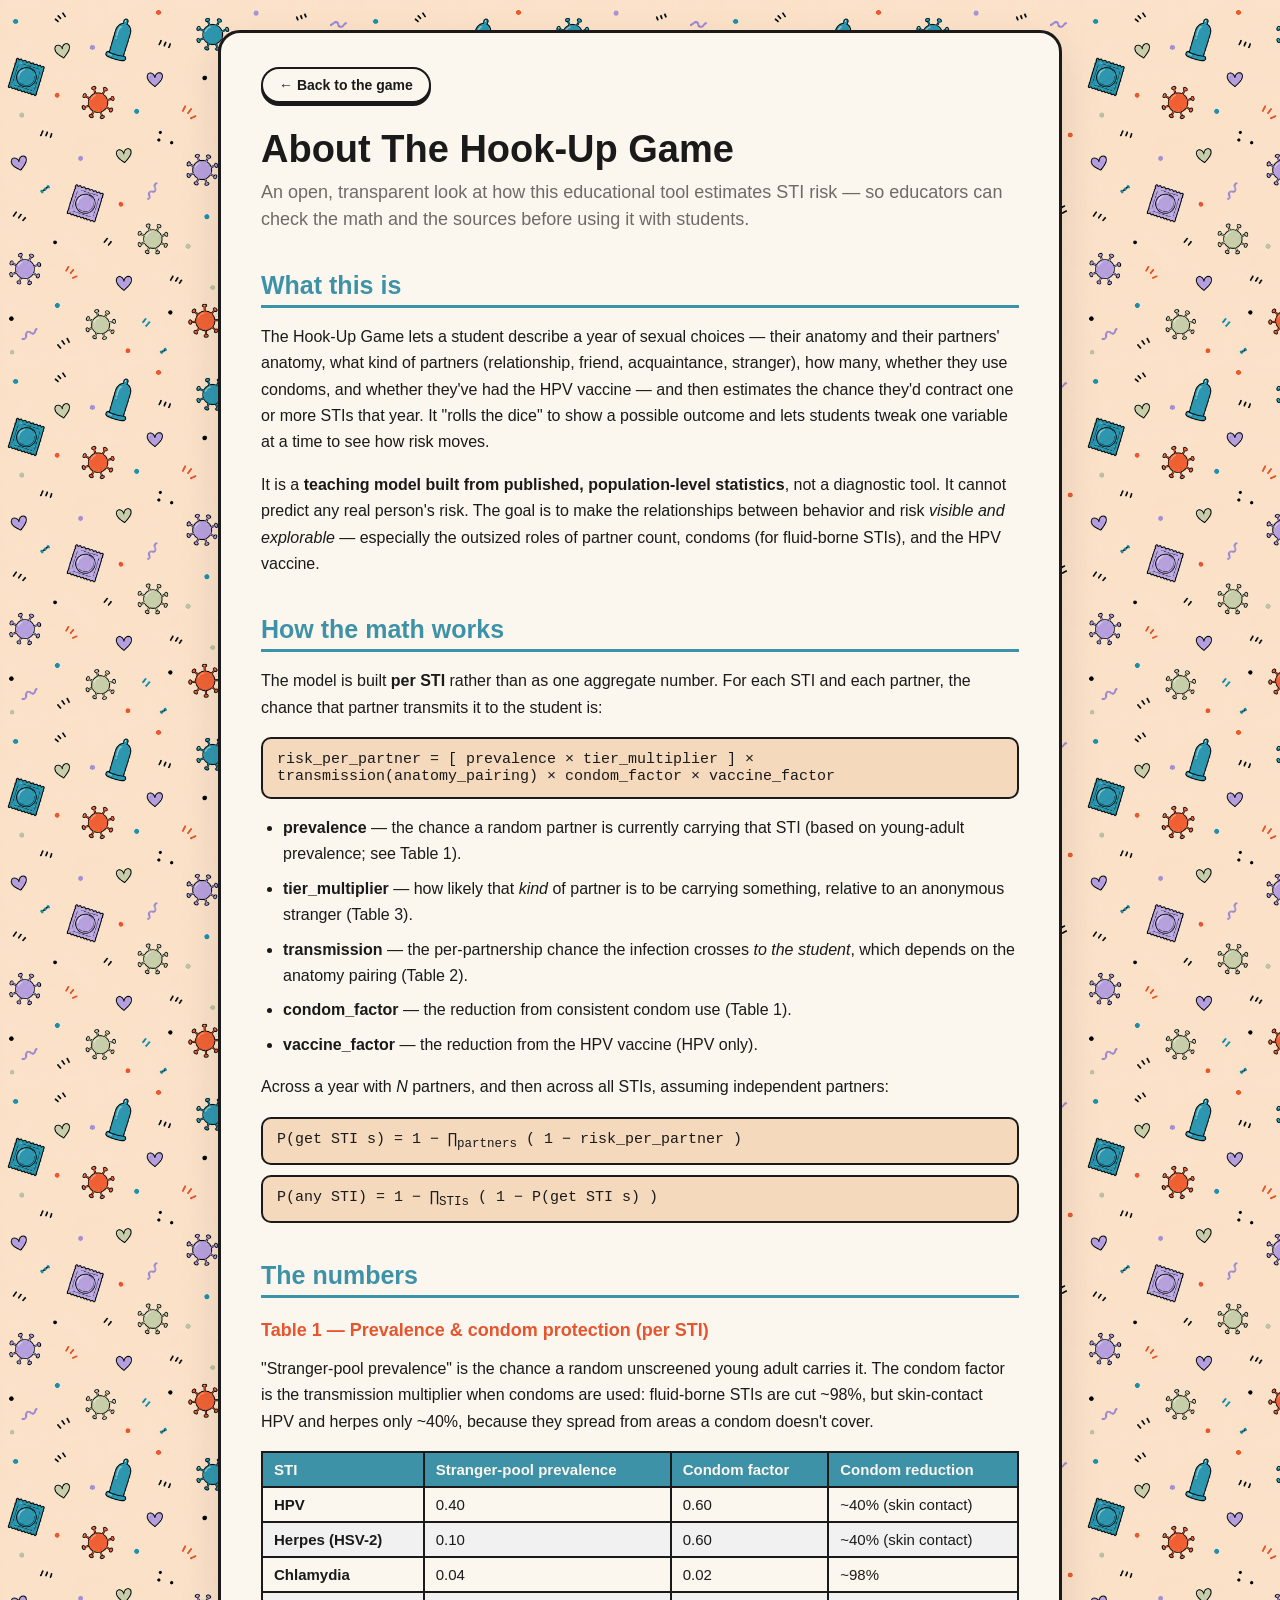
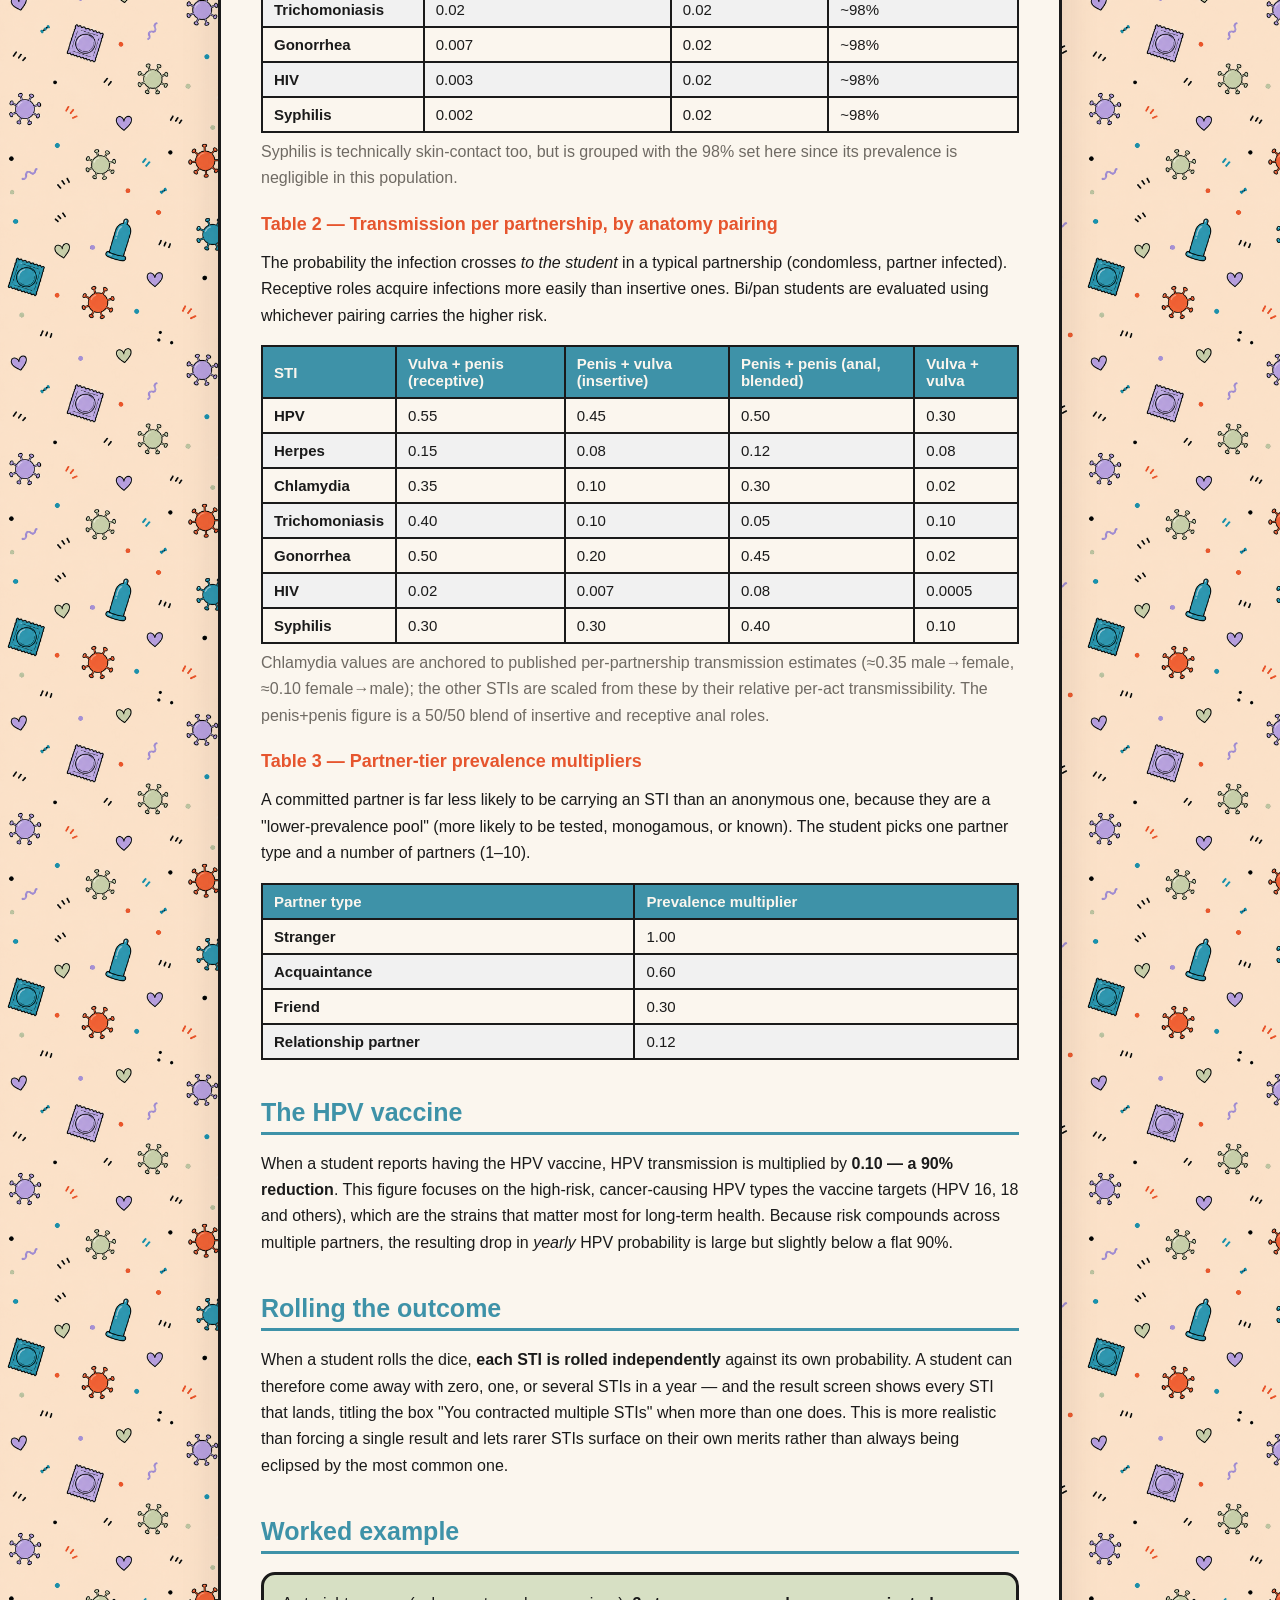
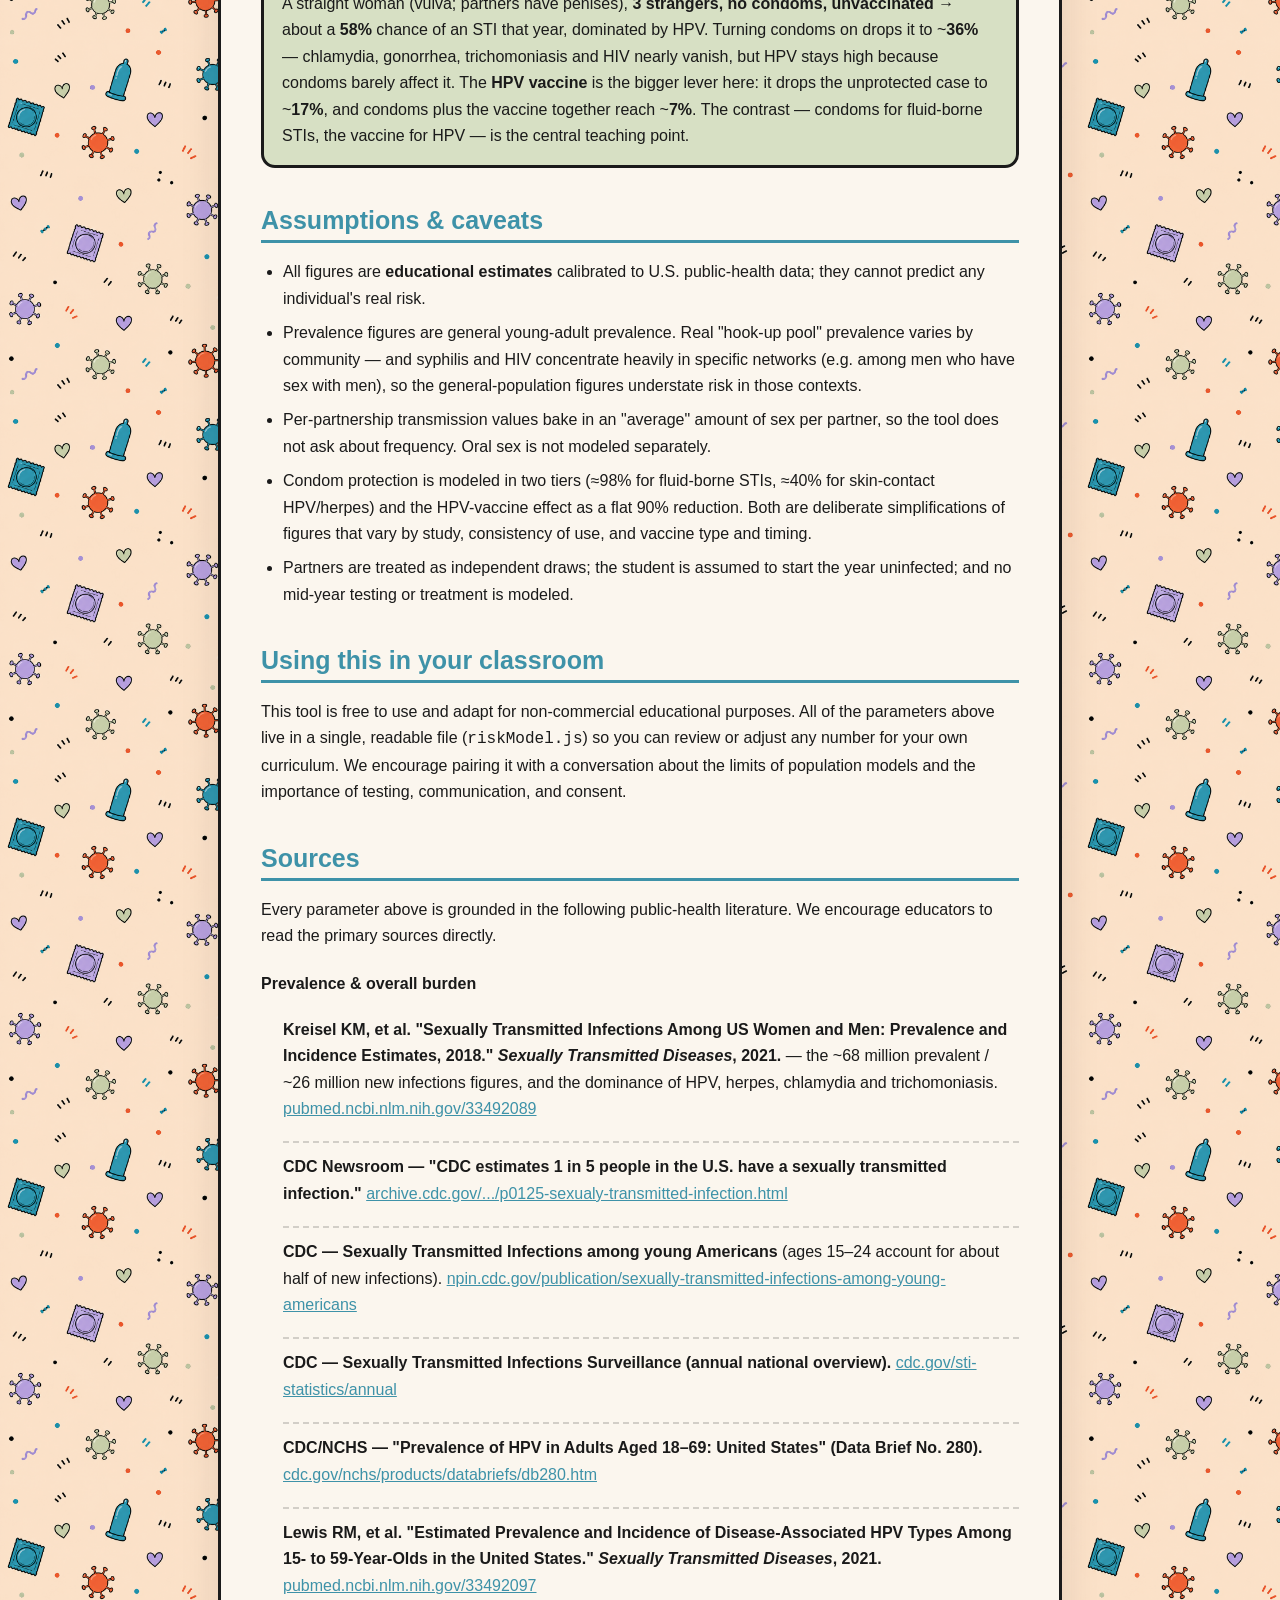
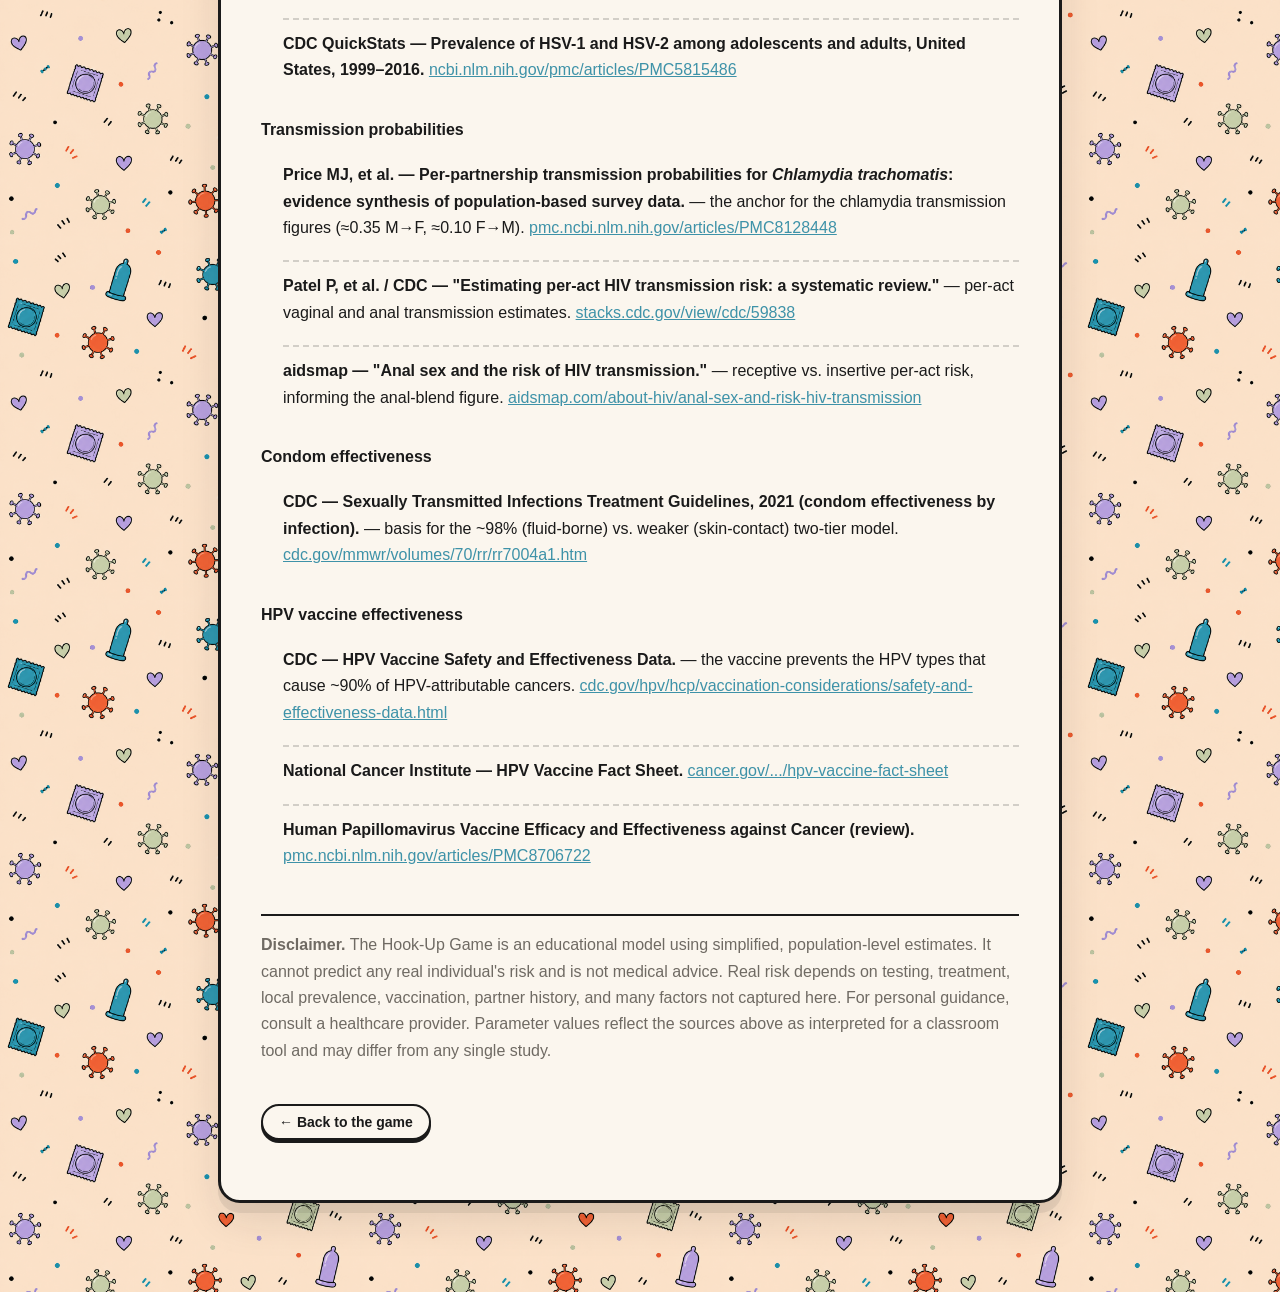
==== about.html @ 83f3eb92 "Add The Hook-Up Game: interactive STI-risk classroom tool A static web app for sexual-health educati" ====
<!DOCTYPE html>
<html lang="en">
<head>
  <meta charset="UTF-8" />
  <meta name="viewport" content="width=device-width, initial-scale=1.0" />
  <title>About & Sources — The Hook-Up Game</title>
  <link rel="icon" href="img/logo.png" />
  <link rel="stylesheet" href="styles.css" />
  <link rel="stylesheet" href="about.css" />
</head>
<body>
  <main class="about">
    <article class="about-card">

      <a class="topbar-btn back" href="index.html">← Back to the game</a>

      <h1>About The Hook-Up Game</h1>
      <p class="lead">An open, transparent look at how this educational tool estimates STI risk — so educators can check the math and the sources before using it with students.</p>

      <h2>What this is</h2>
      <p>The Hook-Up Game lets a student describe a year of sexual choices — their anatomy and their partners' anatomy, what kind of partners (relationship, friend, acquaintance, stranger), how many, whether they use condoms, and whether they've had the HPV vaccine — and then estimates the chance they'd contract one or more STIs that year. It "rolls the dice" to show a possible outcome and lets students tweak one variable at a time to see how risk moves.</p>
      <p>It is a <strong>teaching model built from published, population-level statistics</strong>, not a diagnostic tool. It cannot predict any real person's risk. The goal is to make the relationships between behavior and risk <em>visible and explorable</em> — especially the outsized roles of partner count, condoms (for fluid-borne STIs), and the HPV vaccine.</p>

      <h2>How the math works</h2>
      <p>The model is built <strong>per STI</strong> rather than as one aggregate number. For each STI and each partner, the chance that partner transmits it to the student is:</p>
      <div class="eq">risk_per_partner = [ prevalence &times; tier_multiplier ] &times; transmission(anatomy_pairing) &times; condom_factor &times; vaccine_factor</div>
      <ul>
        <li><strong>prevalence</strong> — the chance a random partner is currently carrying that STI (based on young-adult prevalence; see Table 1).</li>
        <li><strong>tier_multiplier</strong> — how likely that <em>kind</em> of partner is to be carrying something, relative to an anonymous stranger (Table 3).</li>
        <li><strong>transmission</strong> — the per-partnership chance the infection crosses <em>to the student</em>, which depends on the anatomy pairing (Table 2).</li>
        <li><strong>condom_factor</strong> — the reduction from consistent condom use (Table 1).</li>
        <li><strong>vaccine_factor</strong> — the reduction from the HPV vaccine (HPV only).</li>
      </ul>
      <p>Across a year with <em>N</em> partners, and then across all STIs, assuming independent partners:</p>
      <div class="eq">P(get STI s) = 1 &minus; &prod;<sub>partners</sub> ( 1 &minus; risk_per_partner )</div>
      <div class="eq">P(any STI)  = 1 &minus; &prod;<sub>STIs</sub> ( 1 &minus; P(get STI s) )</div>

      <h2>The numbers</h2>

      <h3>Table 1 — Prevalence &amp; condom protection (per STI)</h3>
      <p>"Stranger-pool prevalence" is the chance a random unscreened young adult carries it. The condom factor is the transmission multiplier when condoms are used: fluid-borne STIs are cut ~98%, but skin-contact HPV and herpes only ~40%, because they spread from areas a condom doesn't cover.</p>
      <div class="table-scroll">
        <table class="data">
          <thead><tr><th>STI</th><th>Stranger-pool prevalence</th><th>Condom factor</th><th>Condom reduction</th></tr></thead>
          <tbody>
            <tr><td>HPV</td><td>0.40</td><td>0.60</td><td>~40% (skin contact)</td></tr>
            <tr><td>Herpes (HSV-2)</td><td>0.10</td><td>0.60</td><td>~40% (skin contact)</td></tr>
            <tr><td>Chlamydia</td><td>0.04</td><td>0.02</td><td>~98%</td></tr>
            <tr><td>Trichomoniasis</td><td>0.02</td><td>0.02</td><td>~98%</td></tr>
            <tr><td>Gonorrhea</td><td>0.007</td><td>0.02</td><td>~98%</td></tr>
            <tr><td>HIV</td><td>0.003</td><td>0.02</td><td>~98%</td></tr>
            <tr><td>Syphilis</td><td>0.002</td><td>0.02</td><td>~98%</td></tr>
          </tbody>
        </table>
      </div>
      <p class="caption">Syphilis is technically skin-contact too, but is grouped with the 98% set here since its prevalence is negligible in this population.</p>

      <h3>Table 2 — Transmission per partnership, by anatomy pairing</h3>
      <p>The probability the infection crosses <em>to the student</em> in a typical partnership (condomless, partner infected). Receptive roles acquire infections more easily than insertive ones. Bi/pan students are evaluated using whichever pairing carries the higher risk.</p>
      <div class="table-scroll">
        <table class="data">
          <thead><tr><th>STI</th><th>Vulva + penis (receptive)</th><th>Penis + vulva (insertive)</th><th>Penis + penis (anal, blended)</th><th>Vulva + vulva</th></tr></thead>
          <tbody>
            <tr><td>HPV</td><td>0.55</td><td>0.45</td><td>0.50</td><td>0.30</td></tr>
            <tr><td>Herpes</td><td>0.15</td><td>0.08</td><td>0.12</td><td>0.08</td></tr>
            <tr><td>Chlamydia</td><td>0.35</td><td>0.10</td><td>0.30</td><td>0.02</td></tr>
            <tr><td>Trichomoniasis</td><td>0.40</td><td>0.10</td><td>0.05</td><td>0.10</td></tr>
            <tr><td>Gonorrhea</td><td>0.50</td><td>0.20</td><td>0.45</td><td>0.02</td></tr>
            <tr><td>HIV</td><td>0.02</td><td>0.007</td><td>0.08</td><td>0.0005</td></tr>
            <tr><td>Syphilis</td><td>0.30</td><td>0.30</td><td>0.40</td><td>0.10</td></tr>
          </tbody>
        </table>
      </div>
      <p class="caption">Chlamydia values are anchored to published per-partnership transmission estimates (≈0.35 male→female, ≈0.10 female→male); the other STIs are scaled from these by their relative per-act transmissibility. The penis+penis figure is a 50/50 blend of insertive and receptive anal roles.</p>

      <h3>Table 3 — Partner-tier prevalence multipliers</h3>
      <p>A committed partner is far less likely to be carrying an STI than an anonymous one, because they are a "lower-prevalence pool" (more likely to be tested, monogamous, or known). The student picks one partner type and a number of partners (1–10).</p>
      <div class="table-scroll">
        <table class="data">
          <thead><tr><th>Partner type</th><th>Prevalence multiplier</th></tr></thead>
          <tbody>
            <tr><td>Stranger</td><td>1.00</td></tr>
            <tr><td>Acquaintance</td><td>0.60</td></tr>
            <tr><td>Friend</td><td>0.30</td></tr>
            <tr><td>Relationship partner</td><td>0.12</td></tr>
          </tbody>
        </table>
      </div>

      <h2>The HPV vaccine</h2>
      <p>When a student reports having the HPV vaccine, HPV transmission is multiplied by <strong>0.10 — a 90% reduction</strong>. This figure focuses on the high-risk, cancer-causing HPV types the vaccine targets (HPV 16, 18 and others), which are the strains that matter most for long-term health. Because risk compounds across multiple partners, the resulting drop in <em>yearly</em> HPV probability is large but slightly below a flat 90%.</p>

      <h2>Rolling the outcome</h2>
      <p>When a student rolls the dice, <strong>each STI is rolled independently</strong> against its own probability. A student can therefore come away with zero, one, or several STIs in a year — and the result screen shows every STI that lands, titling the box "You contracted multiple STIs" when more than one does. This is more realistic than forcing a single result and lets rarer STIs surface on their own merits rather than always being eclipsed by the most common one.</p>

      <h2>Worked example</h2>
      <div class="note-box">
        <p>A straight woman (vulva; partners have penises), <strong>3 strangers, no condoms, unvaccinated</strong> → about a <strong>58%</strong> chance of an STI that year, dominated by HPV. Turning condoms on drops it to ~<strong>36%</strong> — chlamydia, gonorrhea, trichomoniasis and HIV nearly vanish, but HPV stays high because condoms barely affect it. The <strong>HPV vaccine</strong> is the bigger lever here: it drops the unprotected case to ~<strong>17%</strong>, and condoms plus the vaccine together reach ~<strong>7%</strong>. The contrast — condoms for fluid-borne STIs, the vaccine for HPV — is the central teaching point.</p>
      </div>

      <h2>Assumptions &amp; caveats</h2>
      <ul>
        <li>All figures are <strong>educational estimates</strong> calibrated to U.S. public-health data; they cannot predict any individual's real risk.</li>
        <li>Prevalence figures are general young-adult prevalence. Real "hook-up pool" prevalence varies by community — and syphilis and HIV concentrate heavily in specific networks (e.g. among men who have sex with men), so the general-population figures understate risk in those contexts.</li>
        <li>Per-partnership transmission values bake in an "average" amount of sex per partner, so the tool does not ask about frequency. Oral sex is not modeled separately.</li>
        <li>Condom protection is modeled in two tiers (≈98% for fluid-borne STIs, ≈40% for skin-contact HPV/herpes) and the HPV-vaccine effect as a flat 90% reduction. Both are deliberate simplifications of figures that vary by study, consistency of use, and vaccine type and timing.</li>
        <li>Partners are treated as independent draws; the student is assumed to start the year uninfected; and no mid-year testing or treatment is modeled.</li>
      </ul>

      <h2>Using this in your classroom</h2>
      <p>This tool is free to use and adapt for non-commercial educational purposes. All of the parameters above live in a single, readable file (<code>riskModel.js</code>) so you can review or adjust any number for your own curriculum. We encourage pairing it with a conversation about the limits of population models and the importance of testing, communication, and consent.</p>

      <h2>Sources</h2>
      <p>Every parameter above is grounded in the following public-health literature. We encourage educators to read the primary sources directly.</p>

      <p class="src-group">Prevalence &amp; overall burden</p>
      <ul class="sources">
        <li><span class="src-title">Kreisel KM, et al. "Sexually Transmitted Infections Among US Women and Men: Prevalence and Incidence Estimates, 2018." <em>Sexually Transmitted Diseases</em>, 2021.</span> — the ~68 million prevalent / ~26 million new infections figures, and the dominance of HPV, herpes, chlamydia and trichomoniasis. <a href="https://pubmed.ncbi.nlm.nih.gov/33492089/" target="_blank" rel="noopener">pubmed.ncbi.nlm.nih.gov/33492089</a></li>
        <li><span class="src-title">CDC Newsroom — "CDC estimates 1 in 5 people in the U.S. have a sexually transmitted infection."</span> <a href="https://archive.cdc.gov/www_cdc_gov/media/releases/2021/p0125-sexualy-transmitted-infection.html" target="_blank" rel="noopener">archive.cdc.gov/.../p0125-sexualy-transmitted-infection.html</a></li>
        <li><span class="src-title">CDC — Sexually Transmitted Infections among young Americans</span> (ages 15–24 account for about half of new infections). <a href="https://npin.cdc.gov/publication/sexually-transmitted-infections-among-young-americans" target="_blank" rel="noopener">npin.cdc.gov/publication/sexually-transmitted-infections-among-young-americans</a></li>
        <li><span class="src-title">CDC — Sexually Transmitted Infections Surveillance (annual national overview).</span> <a href="https://www.cdc.gov/sti-statistics/annual/index.html" target="_blank" rel="noopener">cdc.gov/sti-statistics/annual</a></li>
        <li><span class="src-title">CDC/NCHS — "Prevalence of HPV in Adults Aged 18–69: United States" (Data Brief No. 280).</span> <a href="https://www.cdc.gov/nchs/products/databriefs/db280.htm" target="_blank" rel="noopener">cdc.gov/nchs/products/databriefs/db280.htm</a></li>
        <li><span class="src-title">Lewis RM, et al. "Estimated Prevalence and Incidence of Disease-Associated HPV Types Among 15- to 59-Year-Olds in the United States." <em>Sexually Transmitted Diseases</em>, 2021.</span> <a href="https://pubmed.ncbi.nlm.nih.gov/33492097/" target="_blank" rel="noopener">pubmed.ncbi.nlm.nih.gov/33492097</a></li>
        <li><span class="src-title">CDC QuickStats — Prevalence of HSV-1 and HSV-2 among adolescents and adults, United States, 1999–2016.</span> <a href="https://www.ncbi.nlm.nih.gov/pmc/articles/PMC5815486/" target="_blank" rel="noopener">ncbi.nlm.nih.gov/pmc/articles/PMC5815486</a></li>
      </ul>

      <p class="src-group">Transmission probabilities</p>
      <ul class="sources">
        <li><span class="src-title">Price MJ, et al. — Per-partnership transmission probabilities for <em>Chlamydia trachomatis</em>: evidence synthesis of population-based survey data.</span> — the anchor for the chlamydia transmission figures (≈0.35 M→F, ≈0.10 F→M). <a href="https://pmc.ncbi.nlm.nih.gov/articles/PMC8128448/" target="_blank" rel="noopener">pmc.ncbi.nlm.nih.gov/articles/PMC8128448</a></li>
        <li><span class="src-title">Patel P, et al. / CDC — "Estimating per-act HIV transmission risk: a systematic review."</span> — per-act vaginal and anal transmission estimates. <a href="https://stacks.cdc.gov/view/cdc/59838/cdc_59838_DS1.pdf" target="_blank" rel="noopener">stacks.cdc.gov/view/cdc/59838</a></li>
        <li><span class="src-title">aidsmap — "Anal sex and the risk of HIV transmission."</span> — receptive vs. insertive per-act risk, informing the anal-blend figure. <a href="https://www.aidsmap.com/about-hiv/anal-sex-and-risk-hiv-transmission" target="_blank" rel="noopener">aidsmap.com/about-hiv/anal-sex-and-risk-hiv-transmission</a></li>
      </ul>

      <p class="src-group">Condom effectiveness</p>
      <ul class="sources">
        <li><span class="src-title">CDC — Sexually Transmitted Infections Treatment Guidelines, 2021 (condom effectiveness by infection).</span> — basis for the ~98% (fluid-borne) vs. weaker (skin-contact) two-tier model. <a href="https://www.cdc.gov/mmwr/volumes/70/rr/rr7004a1.htm" target="_blank" rel="noopener">cdc.gov/mmwr/volumes/70/rr/rr7004a1.htm</a></li>
      </ul>

      <p class="src-group">HPV vaccine effectiveness</p>
      <ul class="sources">
        <li><span class="src-title">CDC — HPV Vaccine Safety and Effectiveness Data.</span> — the vaccine prevents the HPV types that cause ~90% of HPV-attributable cancers. <a href="https://www.cdc.gov/hpv/hcp/vaccination-considerations/safety-and-effectiveness-data.html" target="_blank" rel="noopener">cdc.gov/hpv/hcp/vaccination-considerations/safety-and-effectiveness-data.html</a></li>
        <li><span class="src-title">National Cancer Institute — HPV Vaccine Fact Sheet.</span> <a href="https://www.cancer.gov/about-cancer/causes-prevention/risk/infectious-agents/hpv-vaccine-fact-sheet" target="_blank" rel="noopener">cancer.gov/.../hpv-vaccine-fact-sheet</a></li>
        <li><span class="src-title">Human Papillomavirus Vaccine Efficacy and Effectiveness against Cancer (review).</span> <a href="https://pmc.ncbi.nlm.nih.gov/articles/PMC8706722/" target="_blank" rel="noopener">pmc.ncbi.nlm.nih.gov/articles/PMC8706722</a></li>
      </ul>

      <p class="about-disclaimer">
        <strong>Disclaimer.</strong> The Hook-Up Game is an educational model using simplified, population-level estimates. It cannot predict any real individual's risk and is not medical advice. Real risk depends on testing, treatment, local prevalence, vaccination, partner history, and many factors not captured here. For personal guidance, consult a healthcare provider. Parameter values reflect the sources above as interpreted for a classroom tool and may differ from any single study.
      </p>

      <a class="topbar-btn back" href="index.html" style="margin-top:24px;">← Back to the game</a>

    </article>
  </main>
</body>
</html>
---- styles.css ----
/* ============================================================
   The Hook-Up Game — styles
   Palette: peach canvas, teal-blue + coral workhorses,
   lavender + sage accents, near-black ink.
   ============================================================ */

:root {
  --peach:  #F4D9BD;
  --blue:   #3E92A8;
  --coral:  #E6552E;
  --lav:    #C8B7E8;
  --sage:   #D7E0C4;
  --cream:  #FBF6EE;
  --ink:    #1A1A1A;
  --grey:   #6f6a63;

  --radius: 22px;
  --radius-sm: 14px;
  --shadow: 0 10px 0 rgba(26,26,26,.08), 0 18px 40px rgba(26,26,26,.10);
  --line: 3px solid var(--ink);
  --maxw: 720px;
}

* { box-sizing: border-box; }
[hidden] { display: none !important; }

html, body {
  margin: 0;
  padding: 0;
  font-family: "Arial", "Helvetica Neue", Helvetica, sans-serif;
  color: var(--ink);
  background-color: var(--peach);
  background-image: url("img/bg-pattern.png");
  background-size: 360px;
  background-repeat: repeat;
  -webkit-font-smoothing: antialiased;
}

.app {
  min-height: 100vh;
  display: flex;
  align-items: flex-start;
  justify-content: center;
  padding: 32px 18px 80px;
}

/* ---------- Screens (wizard) ---------- */
.screen { display: none; width: 100%; max-width: var(--maxw); animation: rise .4s ease; }
.screen--active { display: block; }
@keyframes rise { from { opacity: 0; transform: translateY(14px); } to { opacity: 1; transform: none; } }

/* ---------- Card ---------- */
.card {
  background: var(--cream);
  border: var(--line);
  border-radius: var(--radius);
  box-shadow: var(--shadow);
  padding: 30px 30px 26px;
}
.card.center { text-align: center; }

.step-tag {
  display: inline-block;
  font-size: 13px;
  font-weight: 700;
  letter-spacing: .04em;
  text-transform: uppercase;
  color: var(--cream);
  background: var(--blue);
  border: 2px solid var(--ink);
  border-radius: 999px;
  padding: 4px 12px;
  margin-bottom: 14px;
}

h1, h2, h3 { margin: 0 0 8px; line-height: 1.12; }
h2 { font-size: 28px; }
h3 { font-size: 20px; }
.muted { color: var(--grey); margin: 0 0 20px; font-size: 15.5px; }

/* ---------- Hero ---------- */
.hero-card { text-align: center; }
.hero-logo { width: 92px; height: 92px; object-fit: contain; margin-bottom: 4px; }
.title { font-size: 42px; letter-spacing: -.01em; }
.subtitle { color: var(--grey); font-size: 17px; max-width: 460px; margin: 6px auto 18px; }
.hero-art {
  width: 100%; max-width: 520px; border-radius: var(--radius-sm);
  border: var(--line); margin: 0 auto 22px; display: block;
}
.fineprint { font-size: 12.5px; color: var(--grey); margin-top: 16px; line-height: 1.5; }

/* ---------- Buttons ---------- */
.btn {
  font: inherit; font-weight: 700; font-size: 16px;
  border: var(--line); border-radius: 999px;
  padding: 13px 26px; cursor: pointer;
  transition: transform .08s ease, box-shadow .08s ease, background .15s;
  box-shadow: 0 4px 0 var(--ink);
}
.btn:active { transform: translateY(4px); box-shadow: 0 0 0 var(--ink); }
.btn--primary { background: var(--coral); color: var(--cream); }
.btn--ghost { background: var(--cream); color: var(--ink); box-shadow: 0 4px 0 rgba(26,26,26,.25); }
.btn:disabled { opacity: .4; cursor: not-allowed; box-shadow: 0 4px 0 rgba(26,26,26,.2); }
.btn:disabled:active { transform: none; }

.nav-row { display: flex; justify-content: space-between; gap: 12px; margin-top: 26px; }
.nav-row--center { justify-content: center; }

/* ---------- Top bar (About + Restart, persistent) ---------- */
.topbar { position: fixed; top: 16px; right: 16px; z-index: 50; display: flex; gap: 10px; }
.topbar-btn {
  font: inherit; font-weight: 700; font-size: 14px;
  background: var(--cream); color: var(--ink); text-decoration: none;
  border: 2px solid var(--ink); border-radius: 999px;
  padding: 8px 16px; cursor: pointer; box-shadow: 0 3px 0 var(--ink);
  display: inline-flex; align-items: center; white-space: nowrap;
}
.topbar-btn:active { transform: translateY(3px); box-shadow: none; }

/* ---------- Choice grids (anatomy / condom) ---------- */
.choice-grid { display: grid; gap: 16px; }
.choice-grid--2 { grid-template-columns: 1fr 1fr; }
.choice-grid--3 { grid-template-columns: 1fr 1fr 1fr; }

.choice {
  font: inherit; cursor: pointer;
  background: var(--peach);
  border: var(--line); border-radius: var(--radius-sm);
  padding: 16px 10px; display: flex; flex-direction: column;
  align-items: center; gap: 10px;
  transition: transform .1s, background .15s, box-shadow .1s;
  box-shadow: 0 4px 0 rgba(26,26,26,.18);
}
.choice img, .choice .sprite { width: 96px; height: 96px; object-fit: contain; border-radius: 10px; }
.choice span { font-weight: 700; font-size: 16px; }
.choice:hover { transform: translateY(-2px); }
.choice.selected { background: var(--sage); box-shadow: 0 4px 0 var(--ink); outline: 3px solid var(--ink); }

/* Wide cards for the banner-shaped partner-anatomy icons */
.choice--wide img { width: 100%; height: auto; max-height: 92px; }

/* Vaccine choice: HPV microbe with a status badge */
.microbe-badge { position: relative; width: 96px; height: 96px; }
.badge {
  position: absolute; bottom: -6px; right: -6px;
  width: 30px; height: 30px; border-radius: 50%;
  display: flex; align-items: center; justify-content: center;
  font-weight: 800; font-size: 16px; color: var(--cream);
  border: 2px solid var(--ink);
}
.badge--ok { background: #4f9a4f; }
.badge--no { background: var(--coral); }

/* ---------- Tiers (partners) ---------- */
.banner-art { width: 100%; border-radius: var(--radius-sm); border: var(--line); margin-bottom: 20px; }

/* Tier cards: large, selectable, mutually exclusive */
.tier-grid { gap: 16px; }
.choice--tier { padding: 18px 14px 16px; gap: 8px; }
.choice--tier img { width: 150px; height: 150px; object-fit: contain; border-radius: 12px; }
.choice--tier .tier-name { font-size: 18px; font-weight: 800; }
.choice--tier small { color: var(--grey); font-size: 13px; font-weight: 400; line-height: 1.35; }

/* Count control (appears after a tier is picked) */
.count-control {
  display: flex; flex-direction: column; align-items: center; gap: 12px;
  margin-top: 22px; padding: 18px; border: var(--line); border-radius: var(--radius-sm);
  background: var(--sage); animation: rise .3s ease;
}
.count-control[hidden] { display: none; }
.count-control label { font-weight: 800; font-size: 17px; }

.stepper { display: flex; align-items: center; gap: 10px; }
.stepper button {
  width: 44px; height: 44px; font-size: 24px; font-weight: 700; line-height: 1;
  border: var(--line); border-radius: 12px; background: var(--cream); cursor: pointer;
  box-shadow: 0 3px 0 var(--ink);
}
.stepper button:active { transform: translateY(3px); box-shadow: none; }
.stepper button:disabled { opacity: .3; cursor: not-allowed; box-shadow: 0 3px 0 rgba(26,26,26,.3); }
.stepper .count { min-width: 44px; text-align: center; font-size: 28px; font-weight: 800; }
.stepper--lg button { width: 52px; height: 52px; font-size: 28px; }
.stepper--lg .count { min-width: 56px; font-size: 34px; }

/* ---------- Sprites (cropped from sprite-sheet PNGs) ----------
   --n = number of cells across, --i = which cell (0-based)        */
.sprite {
  background-repeat: no-repeat;
  background-size: calc(var(--n) * 100%) 100%;
  background-position: calc(var(--i) / (var(--n) - 1) * 100%) 50%;
}
.sprite--condom  { background-image: url("img/condom-toggle.png"); }

/* Single-image microbe artwork (result reveal + HPV vaccine step) */
.microbe-img {
  width: 84px; height: 84px; border: 2px solid var(--ink); border-radius: 12px;
  background-size: contain; background-position: center; background-repeat: no-repeat;
}
.microbe-img--hpv { width: 96px; height: 96px; background-image: url("img/sti-HPV.png"); }

/* ---------- Rolling ---------- */
.dice-art { width: 160px; height: 160px; object-fit: contain; margin-bottom: 10px; }
.spin { animation: tumble .7s ease-in-out infinite; }
@keyframes tumble {
  0%   { transform: rotate(0deg) translateY(0); }
  50%  { transform: rotate(180deg) translateY(-12px); }
  100% { transform: rotate(360deg) translateY(0); }
}

/* ---------- Results ---------- */
.odds-meter {
  position: relative; height: 46px; border: var(--line); border-radius: 999px;
  background: var(--cream); overflow: hidden; margin: 10px 0 26px;
}
.odds-fill {
  height: 100%; width: 0%;
  background: linear-gradient(90deg, var(--sage), var(--blue) 55%, var(--coral));
  border-right: 3px solid var(--ink);
  transition: width 1s cubic-bezier(.2,.8,.2,1);
}
.odds-num {
  position: absolute; top: 50%; right: 16px; transform: translateY(-50%);
  font-weight: 800; font-size: 22px; color: var(--ink);
  background: var(--cream); border: 2px solid var(--ink); border-radius: 999px; padding: 2px 12px;
}

.outcome {
  background: var(--peach); border: var(--line); border-radius: var(--radius-sm);
  padding: 18px; margin-bottom: 18px;
}
.outcome[hidden] { display: none; }
.outcome.clear { background: var(--sage); }
.outcome.hit   { background: #f6e2d6; }
.result-content { display: grid; grid-template-columns: 200px 1fr; gap: 20px; align-items: center; }

/* inline dice animation while rolling */
.rolling-inline { display: none; flex-direction: column; align-items: center; gap: 8px; font-weight: 800; font-size: 18px; padding: 8px; }
.rolling-inline .dice-art { width: 120px; height: 120px; margin: 0; }
.outcome.rolling { text-align: center; }
.outcome.rolling .result-content { display: none; }
.outcome.rolling .rolling-inline { display: flex; }

/* Roll buttons */
.roll-zone { text-align: center; margin: 22px 0 18px; }
.btn--dice { font-size: 19px; padding: 16px 38px; }

/* Respec menu (text-only) */
.respec { border: var(--line); border-radius: var(--radius-sm); background: var(--cream); padding: 14px 18px 16px; margin-bottom: 18px; }
.respec-title { font-size: 18px; margin-bottom: 6px; }
.respec-row {
  display: flex; align-items: center; justify-content: space-between; gap: 12px;
  padding: 12px 0; border-top: 2px dashed rgba(26,26,26,.15); flex-wrap: wrap;
}
.respec-row:first-of-type { border-top: none; }
.respec-label { font-weight: 700; font-size: 15px; }
.pills { display: flex; gap: 8px; flex-wrap: wrap; }
.pill {
  font: inherit; font-weight: 700; font-size: 14px;
  padding: 8px 15px; border: 2px solid var(--ink); border-radius: 999px;
  background: var(--cream); color: var(--ink); cursor: pointer; transition: background .12s, color .12s;
}
.pill:hover { background: var(--peach); }
.pill.active { background: var(--blue); color: var(--cream); }
.outcome-art { width: 100%; border-radius: 10px; border: 2px solid var(--ink); }
.outcome-text h3 { font-size: 22px; }
.outcome-text p { margin: 6px 0 0; color: var(--ink); font-size: 15px; line-height: 1.5; }
.microbe-wrap { display: flex; flex-wrap: wrap; gap: 10px; margin: 10px 0; }

/* ---------- Breakdown bars ---------- */
.breakdown { margin-bottom: 20px; }
.breakdown summary { cursor: pointer; font-weight: 700; padding: 6px 0; }
.bars { display: flex; flex-direction: column; gap: 8px; margin-top: 12px; }
.bar-row { display: grid; grid-template-columns: 128px 1fr 56px; align-items: center; gap: 10px; font-size: 14px; }
.bar-track { height: 18px; background: var(--cream); border: 2px solid var(--ink); border-radius: 999px; overflow: hidden; }
.bar-val { display: block; height: 100%; background: var(--blue); border-radius: 999px; }
.bar-pct { font-weight: 700; text-align: right; }

/* ---------- CTA ---------- */
.cta {
  display: grid; grid-template-columns: 220px 1fr; gap: 18px; align-items: center;
  background: var(--lav); border: var(--line); border-radius: var(--radius-sm);
  padding: 16px; margin: 30px 0 22px;
}
.cta img { width: 100%; border-radius: 10px; border: 2px solid var(--ink); }
.cta h3 { font-size: 19px; }
.cta p { margin: 4px 0 0; font-size: 14.5px; line-height: 1.5; }

/* ---------- Responsive ---------- */
@media (max-width: 560px) {
  .card { padding: 22px 18px; }
  .title { font-size: 32px; }
  h2 { font-size: 23px; }
  .choice-grid--3 { grid-template-columns: 1fr; }
  .choice img, .choice .sprite { width: 80px; height: 80px; }
  .result-content, .cta { grid-template-columns: 1fr; text-align: center; }
  .outcome-art, .cta img { max-width: 220px; margin: 0 auto; }
  .choice--tier img { width: 120px; height: 120px; }
  .bar-row { grid-template-columns: 96px 1fr 48px; }
}
---- about.css ----
/* ============================================================
   About / methodology page — shares the palette & body from styles.css
   ============================================================ */

.about { max-width: 880px; margin: 0 auto; padding: 30px 18px 90px; }

.about-card {
  background: var(--cream); border: var(--line); border-radius: var(--radius);
  box-shadow: var(--shadow); padding: 34px 40px 40px;
}

.back { margin-bottom: 20px; }

.about h1 { font-size: 38px; margin: 6px 0 8px; line-height: 1.1; }
.about .lead { font-size: 18px; color: var(--grey); margin: 0 0 8px; line-height: 1.5; }

.about h2 {
  font-size: 25px; color: var(--blue);
  border-bottom: 3px solid var(--blue); padding-bottom: 6px;
  margin: 38px 0 14px;
}
.about h3 { font-size: 18px; color: var(--coral); margin: 22px 0 8px; }
.about p, .about li { font-size: 16px; line-height: 1.65; }
.about ul { padding-left: 22px; }
.about li { margin-bottom: 8px; }
.about strong { font-weight: 800; }

/* Equations */
.eq {
  font-family: "Courier New", Courier, monospace; font-size: 15px;
  background: var(--peach); border: 2px solid var(--ink); border-radius: 10px;
  padding: 12px 14px; margin: 10px 0; overflow-x: auto;
}

/* Data tables */
.table-scroll { overflow-x: auto; margin: 14px 0 6px; }
table.data { width: 100%; border-collapse: collapse; font-size: 15px; min-width: 460px; }
table.data th, table.data td { border: 2px solid var(--ink); padding: 8px 11px; text-align: left; }
table.data th { background: var(--blue); color: var(--cream); font-weight: 800; }
table.data tr:nth-child(even) td { background: #f1f1f1; }
table.data td:first-child, table.data th:first-child { font-weight: 700; }
.caption { font-size: 13.5px; color: var(--grey); margin: 4px 0 0; }

/* Callout box */
.note-box {
  background: var(--sage); border: var(--line); border-radius: var(--radius-sm);
  padding: 16px 18px; margin: 18px 0;
}
.note-box p { margin: 0; }

/* Sources */
.sources { list-style: none; padding: 0; margin: 8px 0 0; }
.sources li { padding: 11px 0; border-top: 2px dashed rgba(26,26,26,.18); }
.sources li:first-child { border-top: none; }
.sources .src-title { font-weight: 700; }
.sources a { color: var(--blue); word-break: break-word; }
.src-group { font-weight: 800; color: var(--ink); margin: 22px 0 2px; font-size: 16px; }

.about-disclaimer {
  font-size: 13px; color: var(--grey); margin-top: 34px;
  border-top: 2px solid var(--ink); padding-top: 16px; line-height: 1.6;
}

@media (max-width: 560px) {
  .about-card { padding: 24px 20px; }
  .about h1 { font-size: 30px; }
  .about h2 { font-size: 22px; }
}
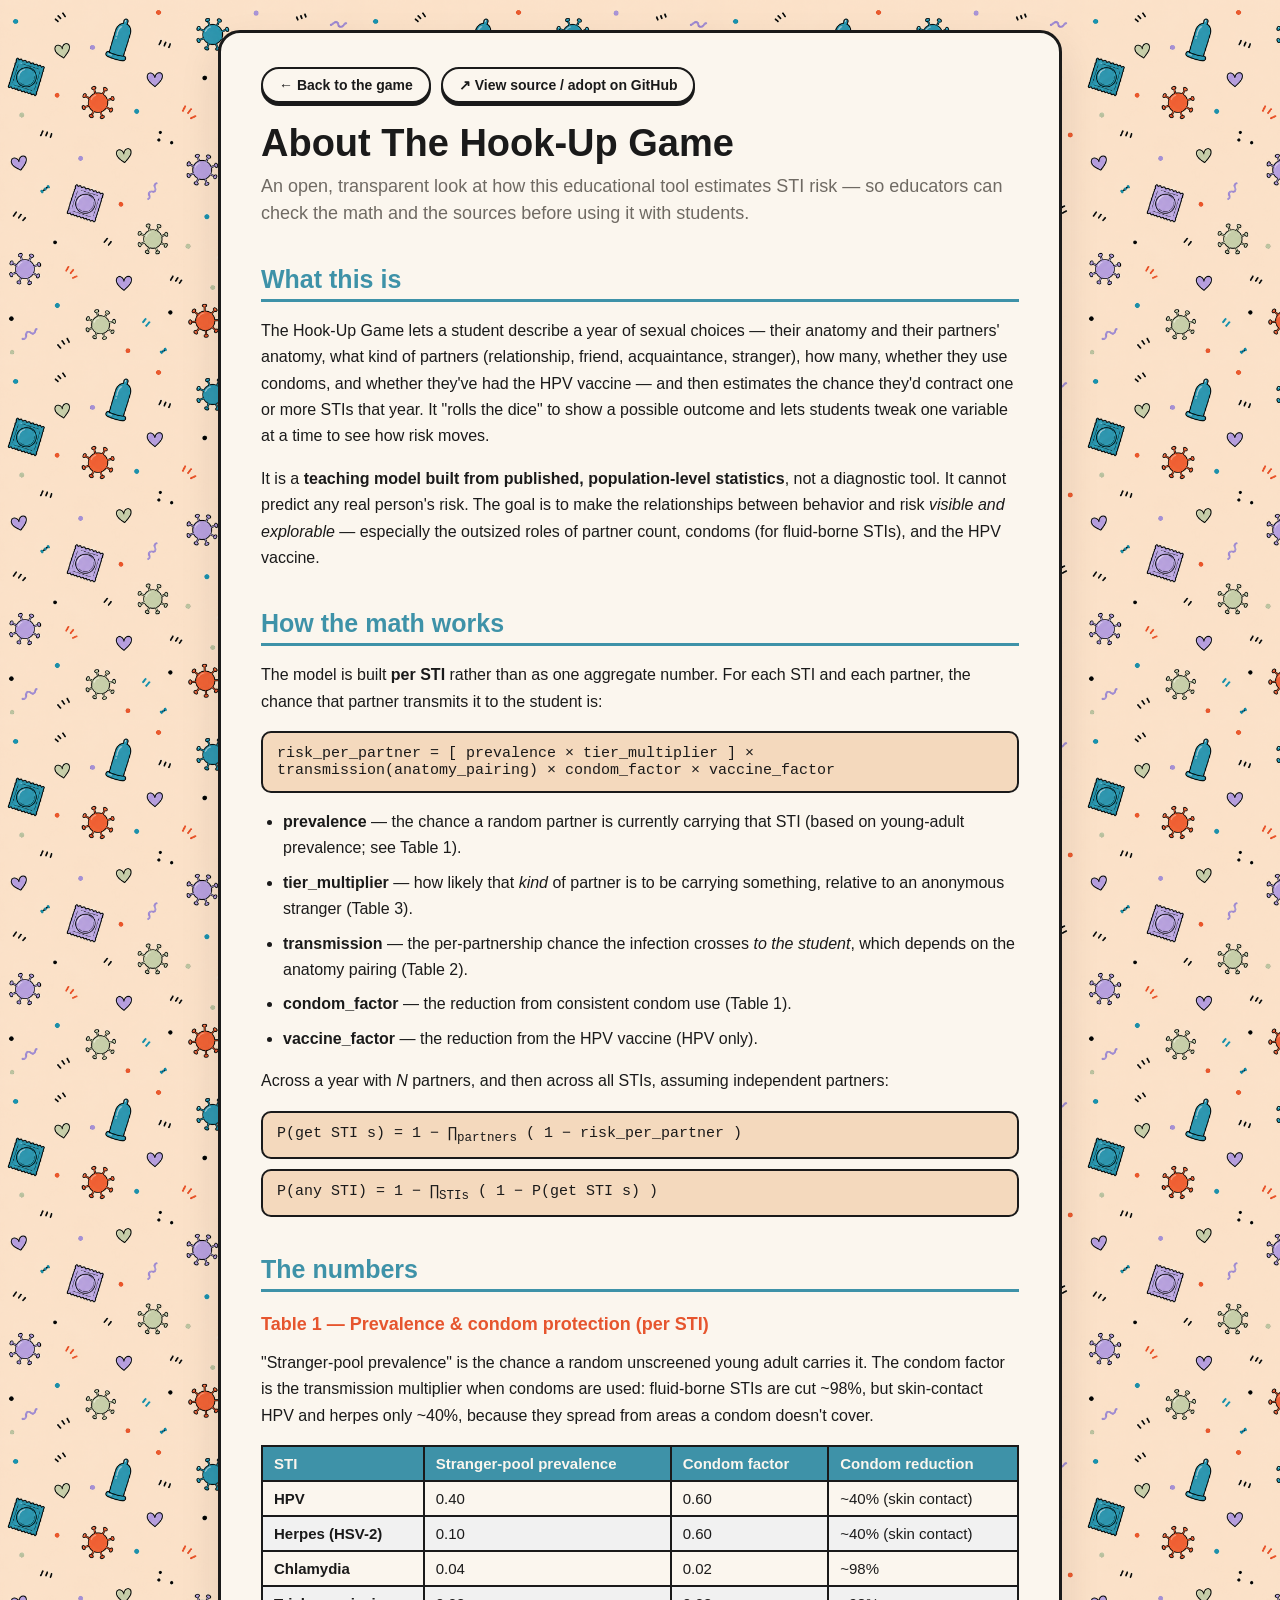
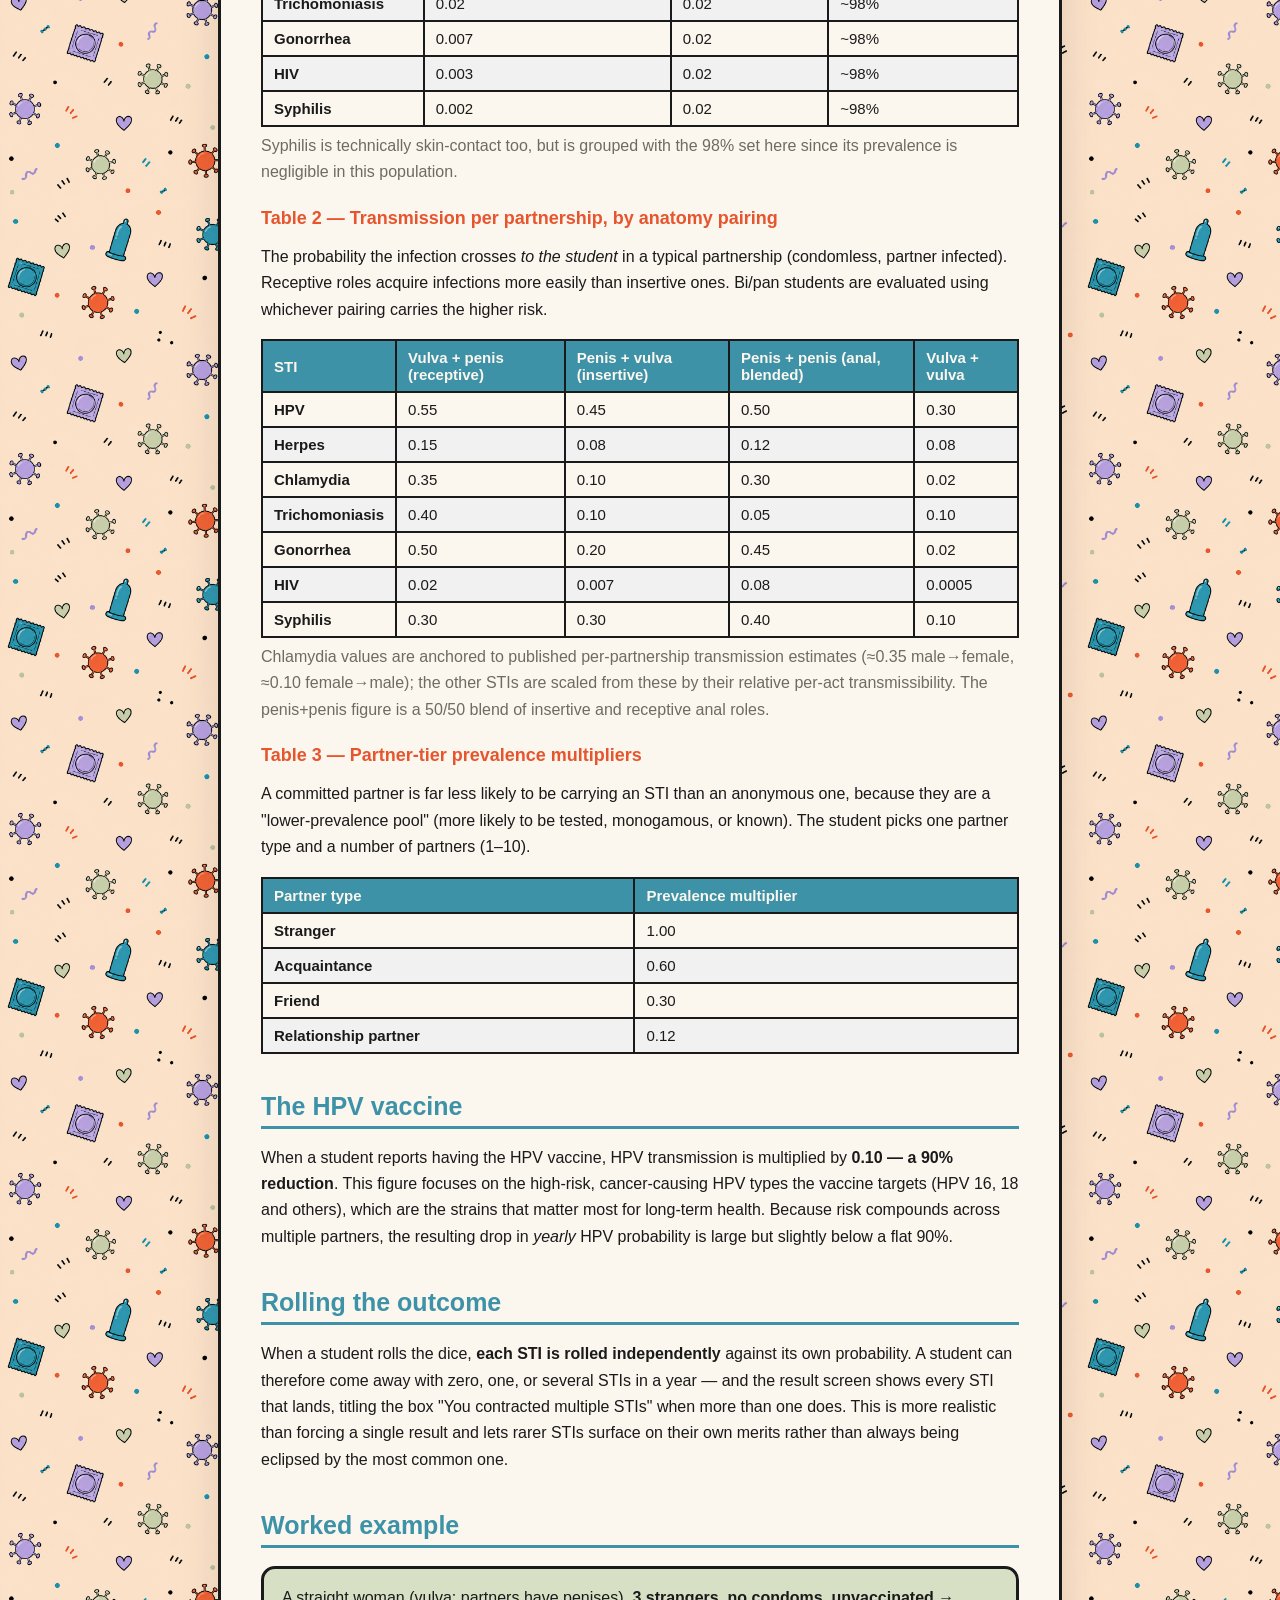
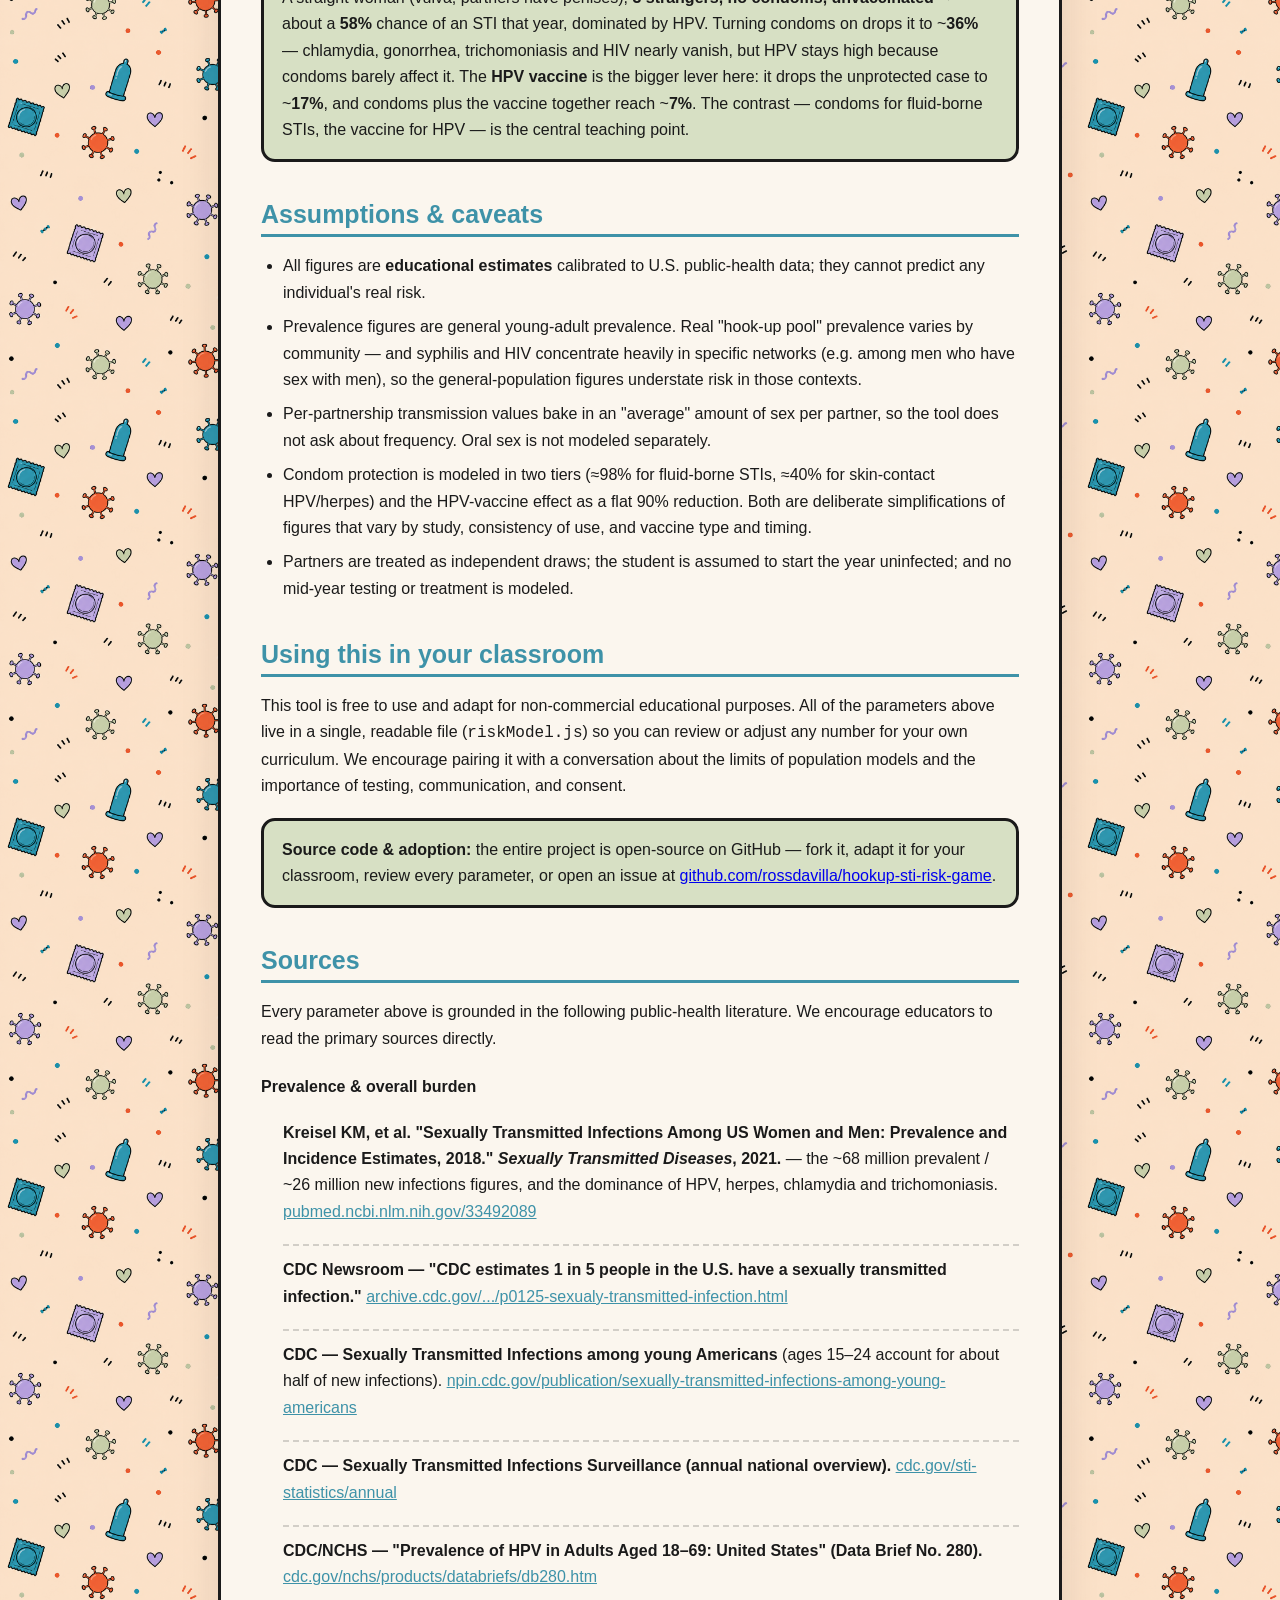
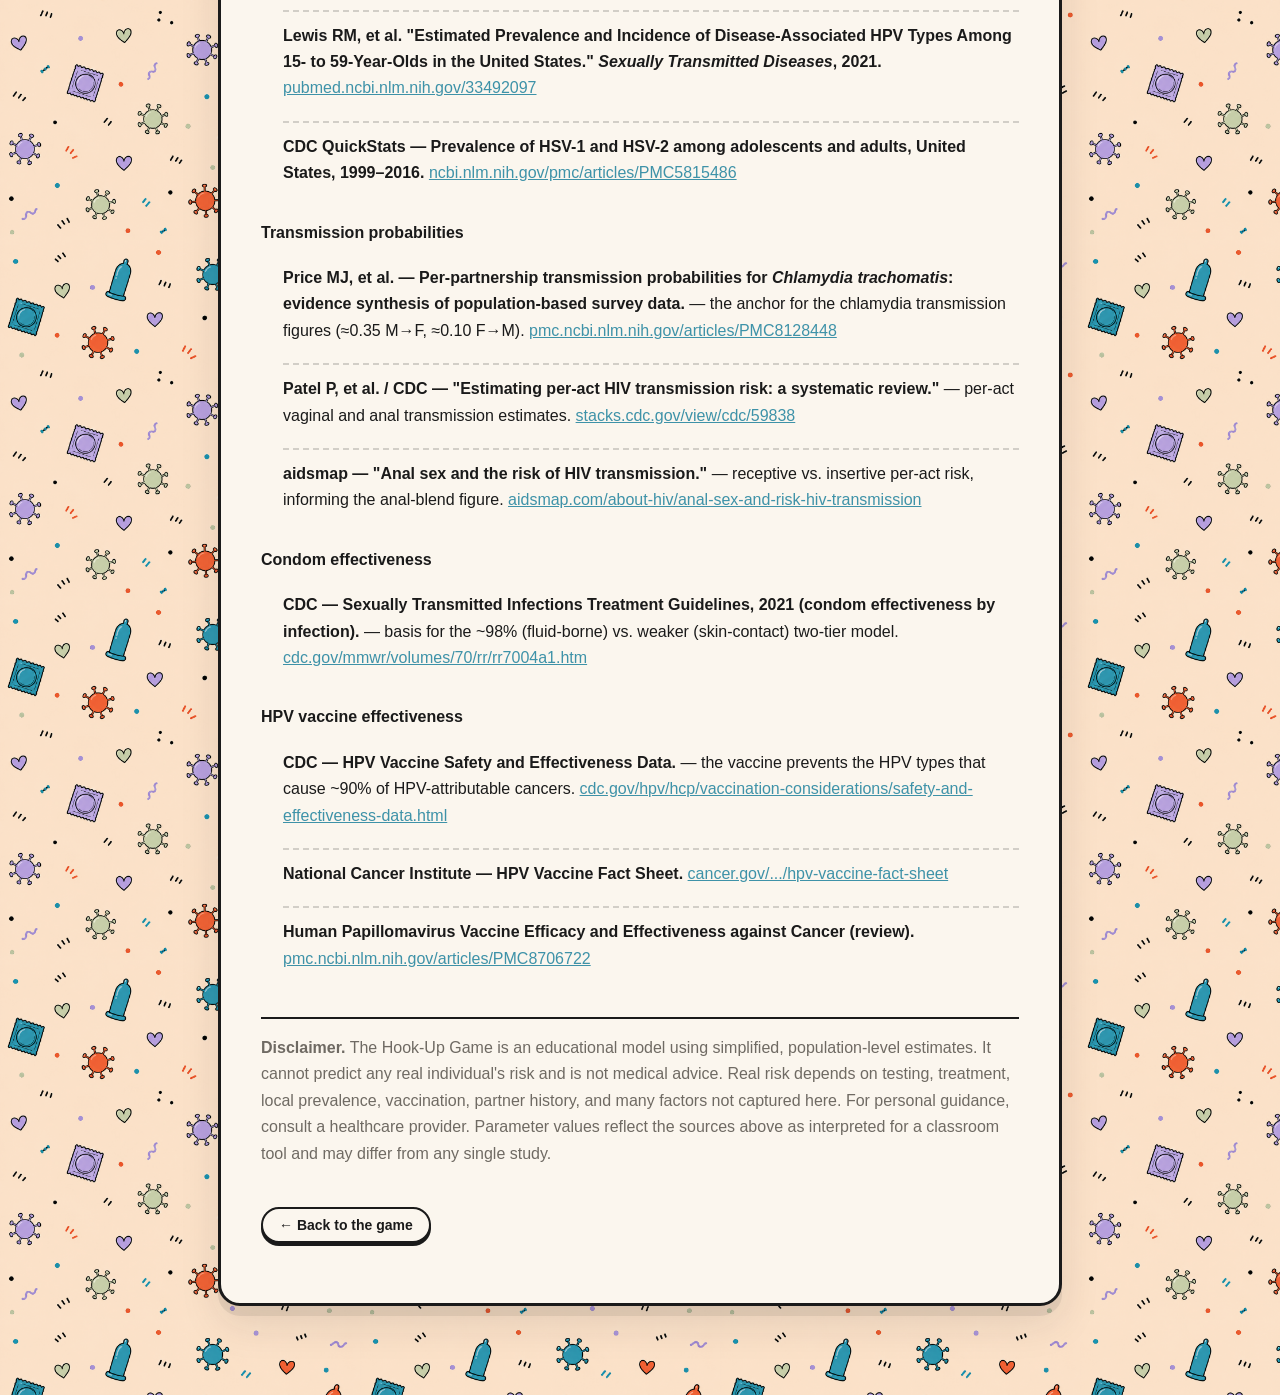
==== commit 0be8bc7e: "Add GitHub source/adopt links to the About page Co-Authored-By: Claude Opus 4.8 <noreply@anthropic.c" ====
--- a/about.html
+++ b/about.html
@@ -12,7 +12,10 @@
   <main class="about">
     <article class="about-card">
 
-      <a class="topbar-btn back" href="index.html">← Back to the game</a>
+      <div class="about-nav">
+        <a class="topbar-btn back" href="index.html">← Back to the game</a>
+        <a class="topbar-btn" href="https://github.com/rossdavilla/hookup-sti-risk-game" target="_blank" rel="noopener">↗ View source / adopt on GitHub</a>
+      </div>
 
       <h1>About The Hook-Up Game</h1>
       <p class="lead">An open, transparent look at how this educational tool estimates STI risk — so educators can check the math and the sources before using it with students.</p>
@@ -109,6 +112,9 @@
 
       <h2>Using this in your classroom</h2>
       <p>This tool is free to use and adapt for non-commercial educational purposes. All of the parameters above live in a single, readable file (<code>riskModel.js</code>) so you can review or adjust any number for your own curriculum. We encourage pairing it with a conversation about the limits of population models and the importance of testing, communication, and consent.</p>
+      <div class="note-box">
+        <p><strong>Source code &amp; adoption:</strong> the entire project is open-source on GitHub — fork it, adapt it for your classroom, review every parameter, or open an issue at <a href="https://github.com/rossdavilla/hookup-sti-risk-game" target="_blank" rel="noopener">github.com/rossdavilla/hookup-sti-risk-game</a>.</p>
+      </div>
 
       <h2>Sources</h2>
       <p>Every parameter above is grounded in the following public-health literature. We encourage educators to read the primary sources directly.</p>
--- a/styles.css
+++ b/styles.css
@@ -264,7 +264,9 @@
 .outcome-art { width: 100%; border-radius: 10px; border: 2px solid var(--ink); }
 .outcome-text h3 { font-size: 22px; }
 .outcome-text p { margin: 6px 0 0; color: var(--ink); font-size: 15px; line-height: 1.5; }
-.microbe-wrap { display: flex; flex-wrap: wrap; gap: 10px; margin: 10px 0; }
+.microbe-wrap { display: flex; flex-direction: column; gap: 10px; margin: 10px 0; }
+.microbe-item { display: flex; align-items: center; gap: 14px; }
+.microbe-name { font-weight: 800; font-size: 18px; }
 
 /* ---------- Breakdown bars ---------- */
 .breakdown { margin-bottom: 20px; }
--- a/about.css
+++ b/about.css
@@ -9,6 +9,8 @@
   box-shadow: var(--shadow); padding: 34px 40px 40px;
 }
 
+.about-nav { display: flex; gap: 10px; flex-wrap: wrap; margin-bottom: 20px; }
+.about-nav .topbar-btn { margin: 0; }
 .back { margin-bottom: 20px; }
 
 .about h1 { font-size: 38px; margin: 6px 0 8px; line-height: 1.1; }
